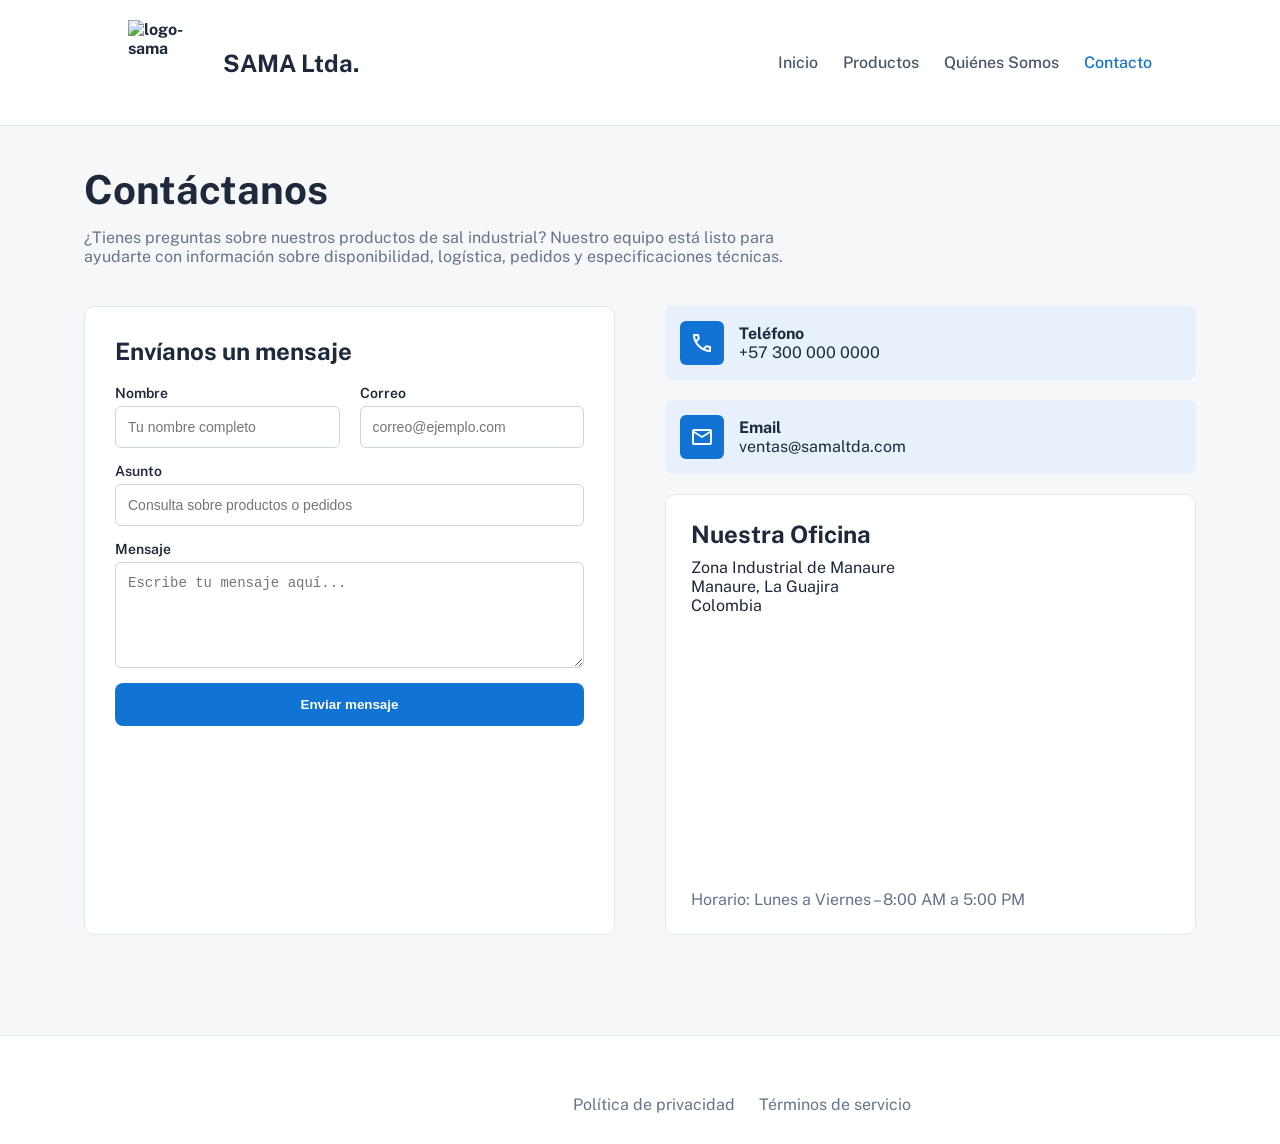
==== pages/contacto.html @ d06d7b98 "Agregando archivos webpage-borrador SAMA Ltda." ====
<!DOCTYPE html>
<html lang="es">
<head>

<meta charset="UTF-8">
<meta name="viewport" content="width=device-width, initial-scale=1.0">

<title>Contacto | SAMA Ltda.</title>

<link rel="stylesheet" href="/css/styles.css">
<link rel="stylesheet" href="/css/responsive.css">

<link href="https://fonts.googleapis.com/css2?family=Public+Sans:wght@300;400;500;600;700;900&display=swap" rel="stylesheet">

<link href="https://fonts.googleapis.com/css2?family=Material+Symbols+Outlined" rel="stylesheet">

</head>

<body>

<header class="header">

<div class="logo">
<img src="http://samaltda.com/gallery_gen/f4891564b318f2318266f83e5033b9e4.jpg" alt="logo-sama" width="85px" height="85px">
<h2>SAMA Ltda.</h2>

</div>

<nav class="nav">

<a href="../index.html">Inicio</a>
<a href="/pages/productos.html">Productos</a>
<a href="/pages/quienes-somos.html">Quiénes Somos</a>
<a href="/pages/contacto.html" class="active">Contacto</a>

</nav>

</header>


<main class="container">

<section class="intro">

<h1>Contáctanos</h1>

<p>
¿Tienes preguntas sobre nuestros productos de sal industrial?
Nuestro equipo está listo para ayudarte con información sobre
disponibilidad, logística, pedidos y especificaciones técnicas.
</p>

</section>


<section class="contact-grid">

<!-- FORMULARIO -->

<div class="form-card">

<h2>Envíanos un mensaje</h2>

<form>

<div class="form-row">

<div class="form-group">
<label>Nombre</label>
<input type="text" placeholder="Tu nombre completo">
</div>

<div class="form-group">
<label>Correo</label>
<input type="email" placeholder="correo@ejemplo.com">
</div>

</div>

<div class="form-group">
<label>Asunto</label>
<input type="text" placeholder="Consulta sobre productos o pedidos">
</div>

<div class="form-group">
<label>Mensaje</label>
<textarea rows="5" placeholder="Escribe tu mensaje aquí..."></textarea>
</div>

<button type="submit" class="btn">
Enviar mensaje
</button>

</form>

</div>


<!-- INFORMACIÓN -->

<div class="info">

<div class="contact-card">

<span class="material-symbols-outlined">call</span>

<div>
<h4>Teléfono</h4>
<p>+57 300 000 0000</p>
</div>

</div>

<div class="contact-card">

<span class="material-symbols-outlined">mail</span>

<div>
<h4>Email</h4>
<p>ventas@samaltda.com</p>
</div>

</div>


<div class="office">

<h2>Nuestra Oficina</h2>

<p>
Zona Industrial de Manaure<br>
Manaure, La Guajira<br>
Colombia
</p>

<div class="map">

<iframe
src="https://maps.google.com/maps?q=Manaure%20La%20Guajira&t=&z=13&ie=UTF8&iwloc=&output=embed">
</iframe>

</div>

<p class="schedule">
Horario: Lunes a Viernes – 8:00 AM a 5:00 PM
</p>

</div>

</div>

</section>

</main>


<footer class="footer">
<p>© 2026 SAMA Ltda. – Todos los derechos reservados.</p>
<div>
<small>Powered by Fidian Peralta López</small>

<a href="#">Política de privacidad</a>
<a href="#">Términos de servicio</a>

</div>

</footer>
<script src="/css/js/menu.js"></script>
</body>
</html>
---- css/styles.css ----
*{
margin:0;
padding:0;
box-sizing:border-box;
}

body{
font-family:'Public Sans', sans-serif;
background:#f6f7f8;
color:#1e293b;
}

.container{
width:90%;
max-width:1200px;
margin:auto;
}

.header{
background:white;
border-bottom:1px solid #e5e7eb;
position:sticky;
top:0;
z-index:100;
}

.nav-container{
display:flex;
justify-content:space-between;
align-items:center;
height:70px;
}

.logo{
display:flex;
align-items:center;
gap:10px;
font-weight:bold;
}

.nav-menu{
display:flex;
gap:30px;
align-items:center;
}

.nav-menu a{
text-decoration:none;
color:#334155;
font-weight:600;
}

.btn-primary{
background:#1173d4;
color:white;
padding:10px 20px;
border:none;
border-radius:6px;
cursor:pointer;
}

.btn-secondary{
border:1px solid #cbd5e1;
background:white;
padding:10px 20px;
border-radius:6px;
}

.menu-btn{
display:none;
background:none;
border:none;
cursor:pointer;
}

.hero{
padding:80px 0;
}

.hero-grid{
display:grid;
grid-template-columns:1fr 1fr;
gap:40px;
align-items:center;
}

.hero-content h1{
font-size:3rem;
margin:15px 0;
}

.hero-buttons{
display:flex;
gap:15px;
margin-top:20px;
}

.hero-image img{
width:100%;
border-radius:12px;
}

.features{
padding:80px 0;
background:#f1f5f9;
}

.features-grid{
display:grid;
grid-template-columns:repeat(3,1fr);
gap:30px;
margin-top:40px;
}

.feature-card{
background:white;
padding:30px;
border-radius:10px;
}

.icon{
color:#1173d4;
font-size:40px;
}

.products-preview{
padding:80px 0;
}

.products-grid{
display:grid;
grid-template-columns:repeat(3,1fr);
gap:30px;
}

.product-card{
position:relative;
overflow:hidden;
border-radius:12px;
}

.product-card img{
width:100%;
}

.product-info{
position:absolute;
bottom:0;
color:white;
padding:20px;
background:linear-gradient(transparent,black);
}

.footer{
background:#0f172a;
color:white;
padding:60px 0;
}

.footer-grid{
display:grid;
grid-template-columns:repeat(3,1fr);
gap:40px;
}

/*.footer a{
color:white;
text-decoration:none;
}*/

.copyright{
text-align:center;
margin-top:40px;
font-size:14px;
}

.about-hero{
padding:100px 0;
}

.text-primary{
color:#1173d4;
}

.hero-badge{
position:absolute;
bottom:-20px;
left:-20px;
background:white;
padding:20px;
border-radius:10px;
display:flex;
gap:10px;
align-items:center;
box-shadow:0 10px 25px rgba(0,0,0,0.1);
}

.mission-section{
background:#f1f5f9;
padding:80px 0;
}

.mission-grid{
display:grid;
grid-template-columns:1fr 1fr;
gap:40px;
}

.mission-card{
background:white;
padding:40px;
border-radius:10px;
}

.history-section{
padding:100px 0;
}

.history-grid{
display:grid;
grid-template-columns:1fr 1fr;
gap:50px;
align-items:center;
}

.history-stats{
display:flex;
gap:40px;
margin-top:20px;
}

.history-stats strong{
font-size:2rem;
}

.history-gallery{
display:grid;
grid-template-columns:1fr 1fr;
gap:15px;
}

.history-gallery img{
width:100%;
border-radius:10px;
}

.quality-section{
background:#0f172a;
color:white;
padding:100px 0;
}

.quality-title{
text-align:center;
margin-bottom:50px;
}

.quality-grid{
display:grid;
grid-template-columns:repeat(3,1fr);
gap:40px;
text-align:center;
}

.quality-card span{
font-size:50px;
color:#1173d4;
}

.products-page{
padding:80px 0;
}

.products-title{
margin-bottom:40px;
}

.products-title h1{
font-size:3rem;
margin-bottom:10px;
}

.products-title p{
color:#64748b;
max-width:600px;
}

.product-filters{
display:flex;
gap:10px;
margin-bottom:40px;
flex-wrap:wrap;
}

.product-filters button{
padding:10px 18px;
border:1px solid #e2e8f0;
background:white;
border-radius:6px;
cursor:pointer;
}

.filter-active{
background:#1173d4;
color:white;
}

.products-grid{
display:grid;
grid-template-columns:repeat(4,1fr);
gap:30px;
}

.product-card{
background:white;
border-radius:10px;
overflow:hidden;
box-shadow:0 2px 10px rgba(0,0,0,0.05);
transition:0.3s;
}

.product-card:hover{
transform:translateY(-5px);
box-shadow:0 10px 20px rgba(0,0,0,0.1);
}

.product-card img{
width:100%;
height:200px;
object-fit:cover;
}

.product-content{
padding:20px;
display:flex;
flex-direction:column;
height:100%;
}

.product-content h3{
margin-bottom:10px;
}

.product-content p{
color:#64748b;
font-size:14px;
margin-bottom:15px;
}

.product-uses strong{
font-size:12px;
text-transform:uppercase;
color:#1173d4;
}

.product-btn{
margin-top:20px;
display:flex;
align-items:center;
justify-content:center;
gap:5px;
}

.featured-product{
margin-top:80px;
}

.featured-grid{
display:grid;
grid-template-columns:1fr 1fr;
gap:40px;
background:white;
border-radius:12px;
overflow:hidden;
}

.featured-grid img{
width:100%;
height:100%;
object-fit:cover;
}

.featured-content{
padding:40px;
}

.featured-label{
color:#1173d4;
font-weight:bold;
font-size:12px;
text-transform:uppercase;
}

.featured-content h2{
font-size:2rem;
margin:10px 0;
}

.featured-actions{
display:flex;
gap:20px;
margin-top:20px;
align-items:center;
}

*{
margin:0;
padding:0;
box-sizing:border-box;
}

body{
font-family:"Public Sans",sans-serif;
background:#f6f7f8;
color:#1e293b;
}

/* HEADER */

.header{
display:flex;
justify-content:space-between;
align-items:center;
padding:20px 10%;
background:white;
border-bottom:1px solid #e2e8f0;
}

.logo{
display:flex;
align-items:center;
gap:10px;
font-weight:700;
}

.logo span{
color:#1173d4;
font-size:32px;
}

.nav{
display:flex;
gap:25px;
}

.nav a{
text-decoration:none;
color:#475569;
font-weight:500;
}

.nav a.active{
color:#1173d4;
}

/* CONTENEDOR */

.container{
max-width:1200px;
margin:auto;
padding:40px 20px;
}

/* INTRO */

.intro h1{
font-size:40px;
margin-bottom:15px;
}

.intro p{
max-width:700px;
color:#64748b;
}

/* GRID */

.contact-grid{
display:grid;
grid-template-columns:1fr 1fr;
gap:50px;
margin-top:40px;
}

/* FORMULARIO */

.form-card{
background:white;
padding:30px;
border-radius:10px;
border:1px solid #e2e8f0;
}

.form-card h2{
margin-bottom:20px;
}

.form-row{
display:flex;
gap:20px;
}

.form-group{
display:flex;
flex-direction:column;
margin-bottom:15px;
width:100%;
}

.form-group label{
font-size:14px;
margin-bottom:5px;
font-weight:600;
}

.form-group input,
.form-group textarea{
padding:12px;
border-radius:6px;
border:1px solid #cbd5e1;
font-size:14px;
}

/* BOTÓN */

.btn{
width:100%;
padding:14px;
background:#1173d4;
color:white;
border:none;
border-radius:8px;
font-weight:600;
cursor:pointer;
}

.btn:hover{
background:#0f63b5;
}

/* INFO */

.info{
display:flex;
flex-direction:column;
gap:20px;
}

.contact-card{
display:flex;
align-items:center;
gap:15px;
background:#e8f1fb;
padding:15px;
border-radius:8px;
}

.contact-card span{
background:#1173d4;
color:white;
padding:10px;
border-radius:6px;
}

/* OFICINA */

.office{
background:white;
padding:25px;
border-radius:10px;
border:1px solid #e2e8f0;
}

.office h2{
margin-bottom:10px;
}

.map{
margin-top:15px;
height:250px;
overflow:hidden;
border-radius:8px;
}

.map iframe{
width:100%;
height:100%;
border:none;
}

.schedule{
margin-top:10px;
color:#64748b;
}

/* FOOTER */

.footer{
margin-top:60px;
padding:30px;
text-align:center;
border-top:1px solid #e2e8f0;
background:white;
}

.footer div{
margin-top:10px;
}

.footer a{
margin:0 10px;
color:#64748b;
text-decoration:none;
}

/* RESPONSIVE */
---- css/responsive.css ----
@media(max-width:900px){

.hero-grid{
grid-template-columns:1fr;
}

.features-grid{
grid-template-columns:1fr;
}

.products-grid{
grid-template-columns:1fr;
}

.footer-grid{
grid-template-columns:1fr;
}

.nav-menu{
display:none;
flex-direction:column;
position:absolute;
top:70px;
left:0;
background:white;
width:100%;
padding:20px;
}

.nav-menu.active{
display:flex;
}

.menu-btn{
display:block;
}

}

@media(max-width:900px){

.mission-grid{
grid-template-columns:1fr;
}

.history-grid{
grid-template-columns:1fr;
}

.quality-grid{
grid-template-columns:1fr;
}

.hero-badge{
display:none;
}

}

@media(max-width:1000px){

.products-grid{
grid-template-columns:repeat(2,1fr);
}

.featured-grid{
grid-template-columns:1fr;
}

}

@media(max-width:600px){

.products-grid{
grid-template-columns:1fr;
}

}

@media(max-width:900px){

.contact-grid{
grid-template-columns:1fr;
}

.form-row{
flex-direction:column;
}

.header{
flex-direction:column;
gap:10px;
}

}
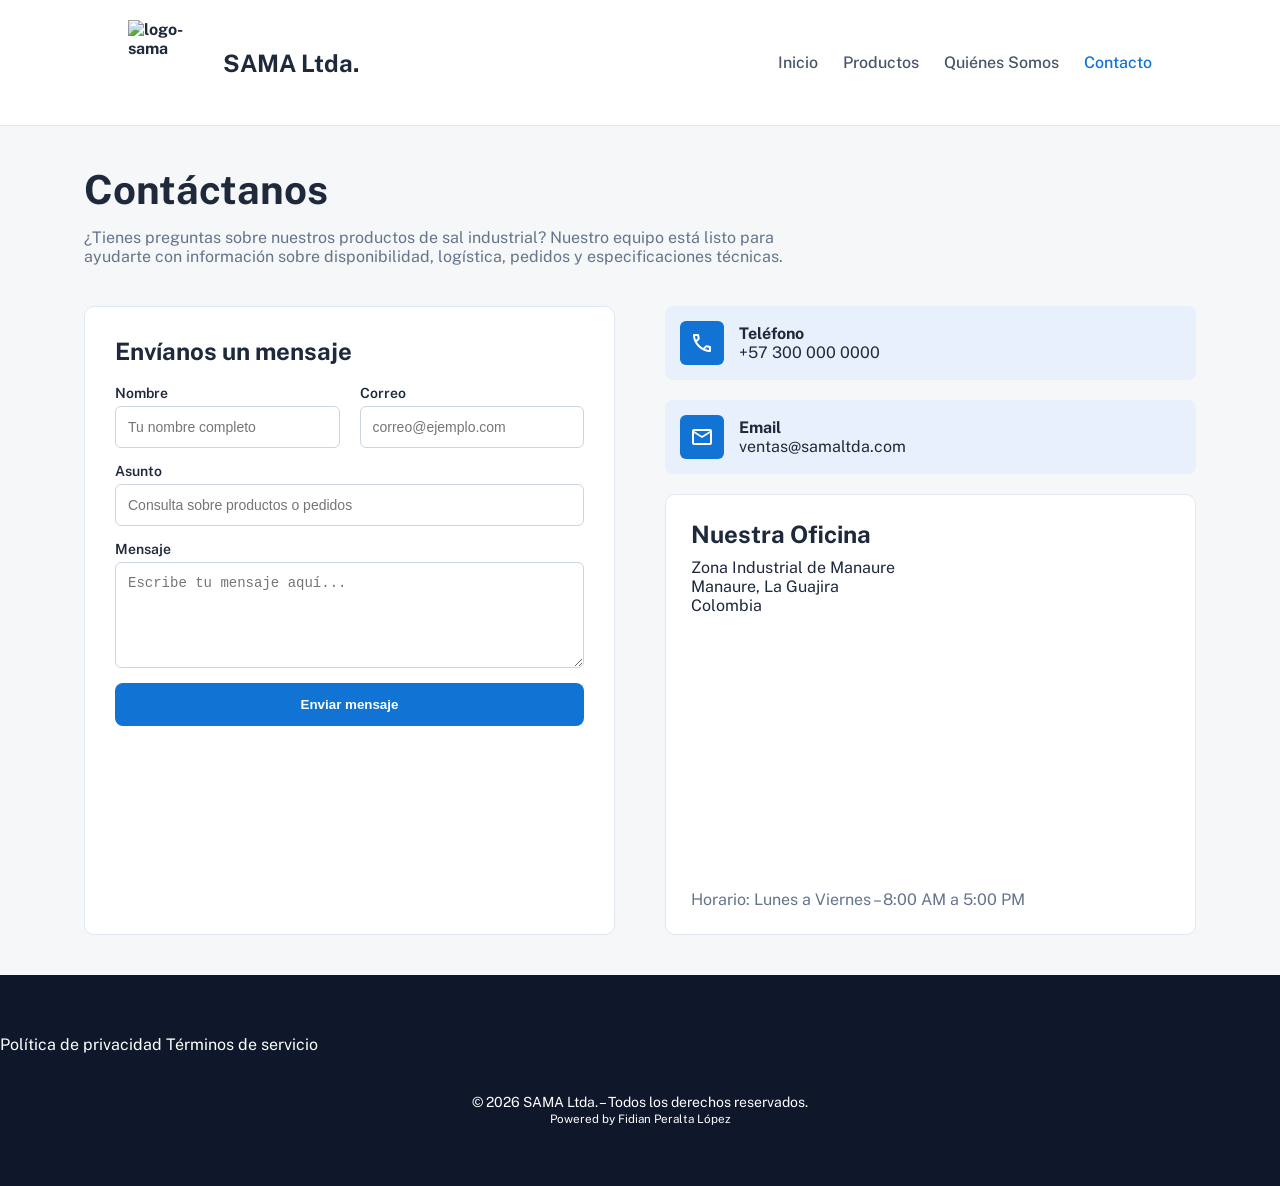
==== commit dd4abdb4: "Corrigiendo el prettier del código" ====
--- a/pages/contacto.html
+++ b/pages/contacto.html
@@ -1,170 +1,165 @@
 <!DOCTYPE html>
 <html lang="es">
+
 <head>
 
-<meta charset="UTF-8">
-<meta name="viewport" content="width=device-width, initial-scale=1.0">
+    <meta charset="UTF-8">
+    <meta name="viewport" content="width=device-width, initial-scale=1.0">
 
-<title>Contacto | SAMA Ltda.</title>
+    <title>Contacto | SAMA Ltda.</title>
 
-<link rel="stylesheet" href="/css/styles.css">
-<link rel="stylesheet" href="/css/responsive.css">
+    <link rel="stylesheet" href="/css/styles.css">
+    <link rel="stylesheet" href="/css/responsive.css">
 
-<link href="https://fonts.googleapis.com/css2?family=Public+Sans:wght@300;400;500;600;700;900&display=swap" rel="stylesheet">
+    <link href="https://fonts.googleapis.com/css2?family=Public+Sans:wght@300;400;500;600;700;900&display=swap" rel="stylesheet">
 
-<link href="https://fonts.googleapis.com/css2?family=Material+Symbols+Outlined" rel="stylesheet">
+    <link href="https://fonts.googleapis.com/css2?family=Material+Symbols+Outlined" rel="stylesheet">
 
 </head>
 
 <body>
 
-<header class="header">
+    <header class="header">
 
-<div class="logo">
-<img src="http://samaltda.com/gallery_gen/f4891564b318f2318266f83e5033b9e4.jpg" alt="logo-sama" width="85px" height="85px">
-<h2>SAMA Ltda.</h2>
+        <div class="logo">
+            <img src="http://samaltda.com/gallery_gen/f4891564b318f2318266f83e5033b9e4.jpg" alt="logo-sama" width="85px" height="85px">
+            <h2>SAMA Ltda.</h2>
 
-</div>
+        </div>
 
-<nav class="nav">
+        <nav class="nav">
 
-<a href="../index.html">Inicio</a>
-<a href="/pages/productos.html">Productos</a>
-<a href="/pages/quienes-somos.html">Quiénes Somos</a>
-<a href="/pages/contacto.html" class="active">Contacto</a>
+            <a href="../index.html">Inicio</a>
+            <a href="/pages/productos.html">Productos</a>
+            <a href="/pages/quienes-somos.html">Quiénes Somos</a>
+            <a href="/pages/contacto.html" class="active">Contacto</a>
 
-</nav>
+        </nav>
 
-</header>
+    </header>
 
 
-<main class="container">
+    <main class="container">
 
-<section class="intro">
+        <section class="intro">
 
-<h1>Contáctanos</h1>
+            <h1>Contáctanos</h1>
 
-<p>
-¿Tienes preguntas sobre nuestros productos de sal industrial?
-Nuestro equipo está listo para ayudarte con información sobre
-disponibilidad, logística, pedidos y especificaciones técnicas.
-</p>
+            <p>
+                ¿Tienes preguntas sobre nuestros productos de sal industrial? Nuestro equipo está listo para ayudarte con información sobre disponibilidad, logística, pedidos y especificaciones técnicas.
+            </p>
 
-</section>
+        </section>
 
 
-<section class="contact-grid">
+        <section class="contact-grid">
 
-<!-- FORMULARIO -->
+            <!-- FORMULARIO -->
 
-<div class="form-card">
+            <div class="form-card">
 
-<h2>Envíanos un mensaje</h2>
+                <h2>Envíanos un mensaje</h2>
 
-<form>
+                <form>
 
-<div class="form-row">
+                    <div class="form-row">
 
-<div class="form-group">
-<label>Nombre</label>
-<input type="text" placeholder="Tu nombre completo">
-</div>
+                        <div class="form-group">
+                            <label>Nombre</label>
+                            <input type="text" placeholder="Tu nombre completo">
+                        </div>
 
-<div class="form-group">
-<label>Correo</label>
-<input type="email" placeholder="correo@ejemplo.com">
-</div>
+                        <div class="form-group">
+                            <label>Correo</label>
+                            <input type="email" placeholder="correo@ejemplo.com">
+                        </div>
 
-</div>
+                    </div>
 
-<div class="form-group">
-<label>Asunto</label>
-<input type="text" placeholder="Consulta sobre productos o pedidos">
-</div>
+                    <div class="form-group">
+                        <label>Asunto</label>
+                        <input type="text" placeholder="Consulta sobre productos o pedidos">
+                    </div>
 
-<div class="form-group">
-<label>Mensaje</label>
-<textarea rows="5" placeholder="Escribe tu mensaje aquí..."></textarea>
-</div>
+                    <div class="form-group">
+                        <label>Mensaje</label>
+                        <textarea rows="5" placeholder="Escribe tu mensaje aquí..."></textarea>
+                    </div>
 
-<button type="submit" class="btn">
+                    <button type="submit" class="btn">
 Enviar mensaje
 </button>
 
-</form>
+                </form>
 
-</div>
+            </div>
 
 
-<!-- INFORMACIÓN -->
+            <!-- INFORMACIÓN -->
 
-<div class="info">
+            <div class="info">
 
-<div class="contact-card">
+                <div class="contact-card">
 
-<span class="material-symbols-outlined">call</span>
+                    <span class="material-symbols-outlined">call</span>
 
-<div>
-<h4>Teléfono</h4>
-<p>+57 300 000 0000</p>
-</div>
+                    <div>
+                        <h4>Teléfono</h4>
+                        <p>+57 300 000 0000</p>
+                    </div>
 
-</div>
+                </div>
 
-<div class="contact-card">
+                <div class="contact-card">
 
-<span class="material-symbols-outlined">mail</span>
+                    <span class="material-symbols-outlined">mail</span>
 
-<div>
-<h4>Email</h4>
-<p>ventas@samaltda.com</p>
-</div>
+                    <div>
+                        <h4>Email</h4>
+                        <p>ventas@samaltda.com</p>
+                    </div>
 
-</div>
+                </div>
 
 
-<div class="office">
+                <div class="office">
 
-<h2>Nuestra Oficina</h2>
+                    <h2>Nuestra Oficina</h2>
 
-<p>
-Zona Industrial de Manaure<br>
-Manaure, La Guajira<br>
-Colombia
-</p>
+                    <p>
+                        Zona Industrial de Manaure<br> Manaure, La Guajira<br> Colombia
+                    </p>
 
-<div class="map">
+                    <div class="map">
 
-<iframe
-src="https://maps.google.com/maps?q=Manaure%20La%20Guajira&t=&z=13&ie=UTF8&iwloc=&output=embed">
+                        <iframe src="https://maps.google.com/maps?q=Manaure%20La%20Guajira&t=&z=13&ie=UTF8&iwloc=&output=embed">
 </iframe>
 
-</div>
+                    </div>
 
-<p class="schedule">
-Horario: Lunes a Viernes – 8:00 AM a 5:00 PM
-</p>
+                    <p class="schedule">
+                        Horario: Lunes a Viernes – 8:00 AM a 5:00 PM
+                    </p>
 
-</div>
+                </div>
 
-</div>
+            </div>
 
-</section>
+        </section>
 
-</main>
+    </main>
 
 
-<footer class="footer">
-<p>© 2026 SAMA Ltda. – Todos los derechos reservados.</p>
-<div>
-<small>Powered by Fidian Peralta López</small>
+    <footer class="footer">
 
-<a href="#">Política de privacidad</a>
-<a href="#">Términos de servicio</a>
+        <a href="#">Política de privacidad</a>
+        <a href="#">Términos de servicio</a>
+        <p class="copyright">© 2026 SAMA Ltda. – Todos los derechos reservados. <br><small>Powered by Fidian Peralta López</small></p>
 
-</div>
+        </div>
 
-</footer>
-<script src="/css/js/menu.js"></script>
+    </footer>
+    <script src="/css/js/menu.js"></script>
 </body>
+
 </html>
--- a/css/styles.css
+++ b/css/styles.css
@@ -163,10 +163,10 @@
 gap:40px;
 }
 
-/*.footer a{
+.footer a{
 color:white;
 text-decoration:none;
-}*/
+}
 
 .copyright{
 text-align:center;
@@ -595,7 +595,7 @@
 
 /* FOOTER */
 
-.footer{
+/*.footer{
 margin-top:60px;
 padding:30px;
 text-align:center;
@@ -611,7 +611,7 @@
 margin:0 10px;
 color:#64748b;
 text-decoration:none;
-}
+}*/
 
 /* RESPONSIVE */
 
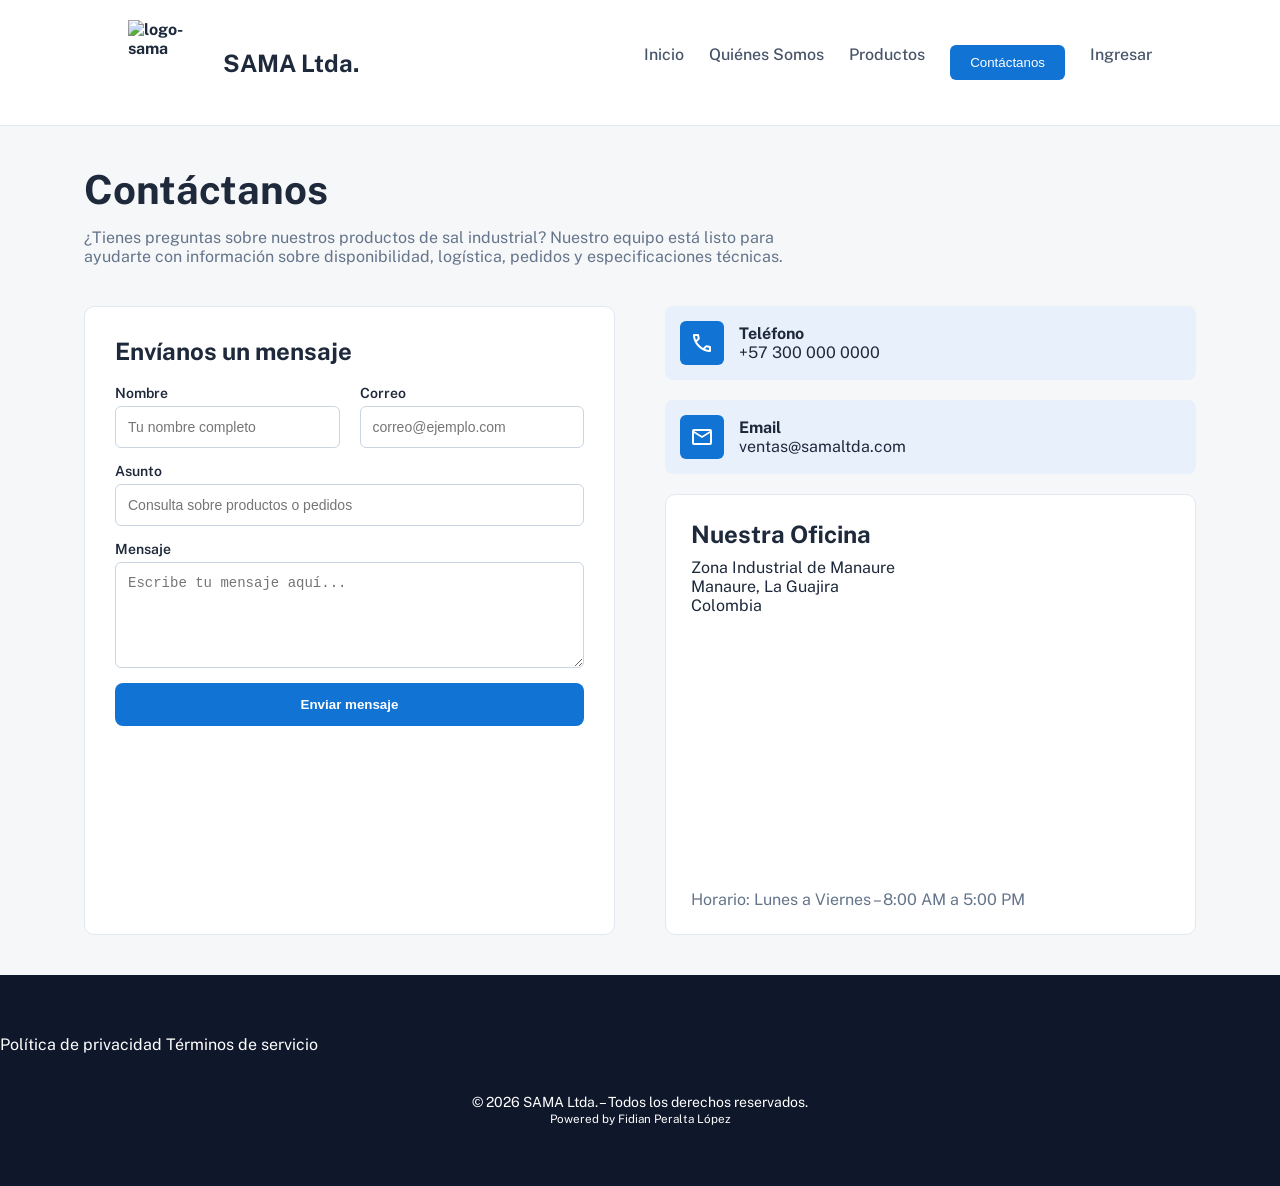
==== commit b770fd5c: "Agregando una imagenes, arreglando css y html" ====
--- a/pages/contacto.html
+++ b/pages/contacto.html
@@ -24,15 +24,15 @@
         <div class="logo">
             <img src="http://samaltda.com/gallery_gen/f4891564b318f2318266f83e5033b9e4.jpg" alt="logo-sama" width="85px" height="85px">
             <h2>SAMA Ltda.</h2>
-
         </div>
 
         <nav class="nav">
 
             <a href="../index.html">Inicio</a>
+            <a href="/pages/quienes-somos.html">Quiénes Somos</a>
             <a href="/pages/productos.html">Productos</a>
-            <a href="/pages/quienes-somos.html">Quiénes Somos</a>
-            <a href="/pages/contacto.html" class="active">Contacto</a>
+            <a href="/pages/contacto.html"><button class="btn-primary">Contáctanos</button></a>                
+            <a href="/pages/login.html" target="_blank" rel="noopener noreferrer">Ingresar</a>
 
         </nav>
 
@@ -66,24 +66,24 @@
 
                         <div class="form-group">
                             <label>Nombre</label>
-                            <input type="text" placeholder="Tu nombre completo">
+                            <input type="text" name="nombre" placeholder="Tu nombre completo" required>
                         </div>
 
                         <div class="form-group">
                             <label>Correo</label>
-                            <input type="email" placeholder="correo@ejemplo.com">
+                            <input type="email" name="correo" placeholder="correo@ejemplo.com" required>
                         </div>
 
                     </div>
 
                     <div class="form-group">
                         <label>Asunto</label>
-                        <input type="text" placeholder="Consulta sobre productos o pedidos">
+                        <input type="text" name="asunto" placeholder="Consulta sobre productos o pedidos">
                     </div>
 
                     <div class="form-group">
                         <label>Mensaje</label>
-                        <textarea rows="5" placeholder="Escribe tu mensaje aquí..."></textarea>
+                        <textarea name="mensaje" rows="5" placeholder="Escribe tu mensaje aquí..."></textarea>
                     </div>
 
                     <button type="submit" class="btn">
@@ -156,8 +156,6 @@
         <a href="#">Términos de servicio</a>
         <p class="copyright">© 2026 SAMA Ltda. – Todos los derechos reservados. <br><small>Powered by Fidian Peralta López</small></p>
 
-        </div>
-
     </footer>
     <script src="/css/js/menu.js"></script>
 </body>
--- a/css/styles.css
+++ b/css/styles.css
@@ -57,6 +57,16 @@
 border:none;
 border-radius:6px;
 cursor:pointer;
+}
+.nav-menu > :nth-child(5){
+background:#1173d4;
+color:white;
+padding:9px 20px;
+border:none;
+border-radius:6px;
+cursor:pointer;
+font-weight: lighter;
+font-size: smaller;
 }
 
 .btn-secondary{
@@ -143,14 +153,6 @@
 width:100%;
 }
 
-.product-info{
-position:absolute;
-bottom:0;
-color:white;
-padding:20px;
-background:linear-gradient(transparent,black);
-}
-
 .footer{
 background:#0f172a;
 color:white;
@@ -317,6 +319,7 @@
 overflow:hidden;
 box-shadow:0 2px 10px rgba(0,0,0,0.05);
 transition:0.3s;
+position: relative;
 }
 
 .product-card:hover{
@@ -330,11 +333,13 @@
 object-fit:cover;
 }
 
-.product-content{
-padding:20px;
-display:flex;
-flex-direction:column;
-height:100%;
+.product-content {
+    position: static;
+    bottom: 0;
+    color: #1173d4;
+    padding: 20px;
+    /*background: linear-gradient(transparent, black);*/
+    width: 100%;
 }
 
 .product-content h3{
--- a/css/responsive.css
+++ b/css/responsive.css
@@ -1,95 +1,65 @@
-@media(max-width:900px){
+@media (max-width: 900px) {
+    .hero-grid,
+    .features-grid,
+    .footer-grid,
+    .mission-grid,
+    .history-grid,
+    .quality-grid,
+    .contact-grid {
+        grid-template-columns: 1fr;
+    }
 
-.hero-grid{
-grid-template-columns:1fr;
+    .products-grid {
+        grid-template-columns: 1fr;
+        margin-left: 0;
+    }
+
+    .nav-menu {
+        display: none;
+        flex-direction: column;
+        position: absolute;
+        top: 70px;
+        left: 0;
+        background: white;
+        width: 100%;
+        padding: 20px;
+    }
+
+    .nav-menu.active {
+        display: flex;
+    }
+
+    .menu-btn {
+        display: block;
+    }
+
+    .hero-badge {
+        display: none;
+    }
+
+    .form-row {
+        flex-direction: column;
+    }
+
+    .header {
+        flex-direction: column;
+        gap: 10px;
+    }
 }
 
-.features-grid{
-grid-template-columns:1fr;
+/* Media query para max-width:1000px */
+@media (max-width: 1000px) {
+    .products-grid {
+        grid-template-columns: repeat(2, 1fr);
+    }
+    .featured-grid {
+        grid-template-columns: 1fr;
+    }
 }
 
-.products-grid{
-grid-template-columns:1fr;
-}
-
-.footer-grid{
-grid-template-columns:1fr;
-}
-
-.nav-menu{
-display:none;
-flex-direction:column;
-position:absolute;
-top:70px;
-left:0;
-background:white;
-width:100%;
-padding:20px;
-}
-
-.nav-menu.active{
-display:flex;
-}
-
-.menu-btn{
-display:block;
-}
-
-}
-
-@media(max-width:900px){
-
-.mission-grid{
-grid-template-columns:1fr;
-}
-
-.history-grid{
-grid-template-columns:1fr;
-}
-
-.quality-grid{
-grid-template-columns:1fr;
-}
-
-.hero-badge{
-display:none;
-}
-
-}
-
-@media(max-width:1000px){
-
-.products-grid{
-grid-template-columns:repeat(2,1fr);
-}
-
-.featured-grid{
-grid-template-columns:1fr;
-}
-
-}
-
-@media(max-width:600px){
-
-.products-grid{
-grid-template-columns:1fr;
-}
-
-}
-
-@media(max-width:900px){
-
-.contact-grid{
-grid-template-columns:1fr;
-}
-
-.form-row{
-flex-direction:column;
-}
-
-.header{
-flex-direction:column;
-gap:10px;
-}
-
+/* Media query para max-width:600px */
+@media (max-width: 600px) {
+    .products-grid {
+        grid-template-columns: 1fr;
+    }
 }
